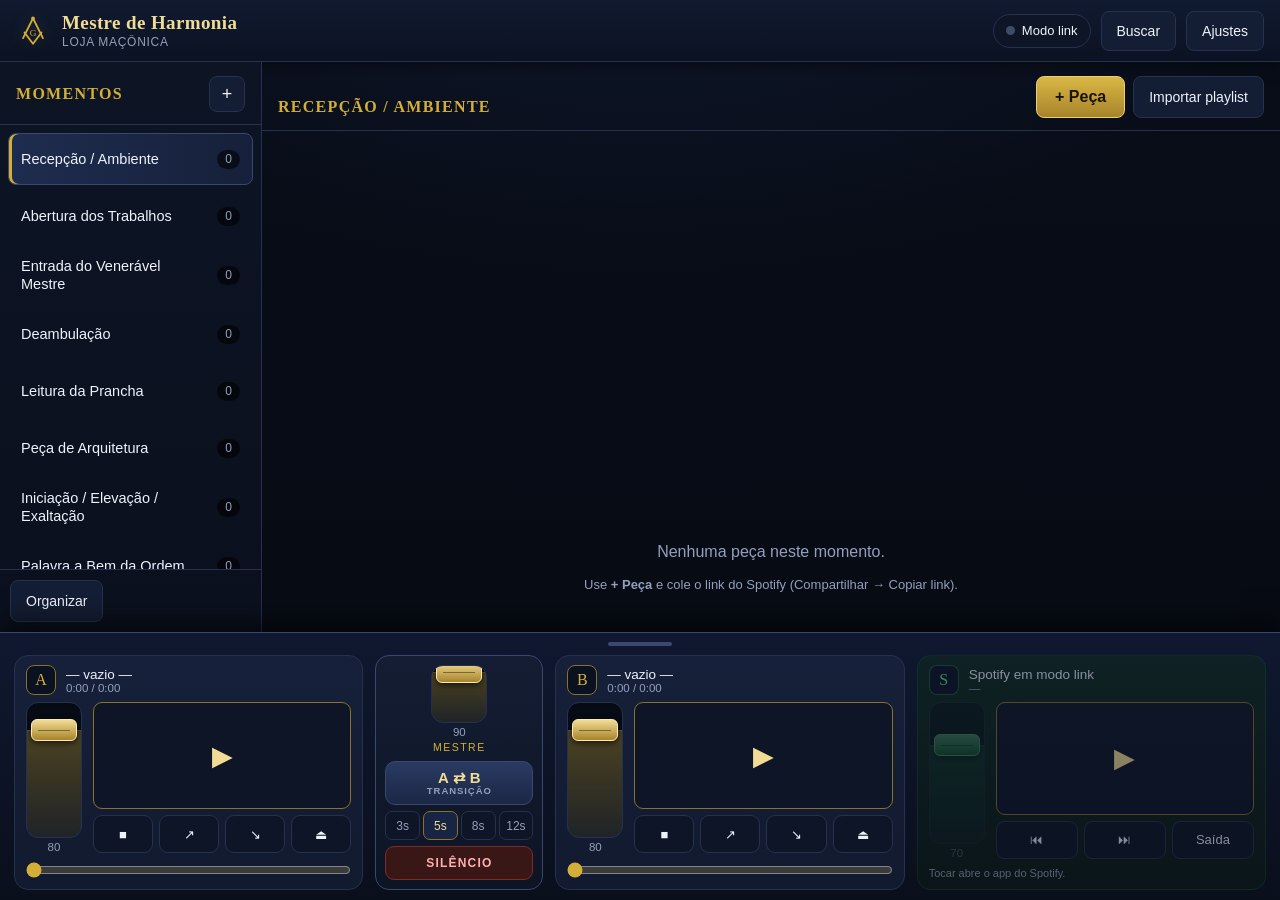
==== index.html @ fe96d600 "Painel de música para sessões maçônicas (PWA para iPad) Roteiro por momento do ritual, links do Spot" ====
<!DOCTYPE html>
<html lang="pt-BR">
<head>
<meta charset="utf-8">
<meta name="viewport" content="width=device-width, initial-scale=1, viewport-fit=cover, user-scalable=no">
<title>Mestre de Harmonia</title>

<meta name="theme-color" content="#0a0f1c">
<meta name="apple-mobile-web-app-capable" content="yes">
<meta name="apple-mobile-web-app-status-bar-style" content="black-translucent">
<meta name="apple-mobile-web-app-title" content="Harmonia">
<link rel="manifest" href="manifest.webmanifest">
<link rel="apple-touch-icon" href="icons/icon-180.png">
<link rel="icon" href="icons/icon-192.png">
<link rel="stylesheet" href="css/app.css">
</head>
<body>

<!-- ═══════════ CABEÇALHO ═══════════ -->
<header class="topbar">
  <div class="brand">
    <svg class="brand-mark" viewBox="0 0 48 48" aria-hidden="true">
      <path d="M24 6 L38 34 M24 6 L10 34" fill="none" stroke="currentColor" stroke-width="2.5" stroke-linecap="round"/>
      <path d="M12 26 L24 42 L36 26" fill="none" stroke="currentColor" stroke-width="2.5" stroke-linecap="round" stroke-linejoin="round"/>
      <circle cx="24" cy="6" r="2.6" fill="currentColor"/>
      <text x="24" y="31" text-anchor="middle" font-size="13" font-family="Georgia,serif" fill="currentColor">G</text>
    </svg>
    <div class="brand-text">
      <h1>Mestre de Harmonia</h1>
      <button id="lodgeName" class="lodge-name" title="Toque para editar o nome da Loja">Loja Maçônica</button>
    </div>
  </div>

  <div class="topbar-actions">
    <div id="spotifyStatus" class="chip chip-off" title="Estado da conexão com o Spotify">
      <span class="dot"></span><span class="chip-label">Spotify</span>
    </div>
    <button id="btnSearch"   class="icon-btn" title="Buscar peça">Buscar</button>
    <button id="btnSettings" class="icon-btn" title="Ajustes">Ajustes</button>
  </div>
</header>

<!-- ═══════════ CORPO ═══════════ -->
<main class="workspace">

  <!-- Momentos do ritual -->
  <aside class="moments" id="momentsPane">
    <div class="pane-head">
      <h2>Momentos</h2>
      <button id="btnAddMoment" class="mini-btn" title="Novo momento">+</button>
    </div>
    <ul id="momentList" class="moment-list"></ul>
    <div class="pane-foot">
      <button id="btnEditMoments" class="ghost-btn">Organizar</button>
    </div>
  </aside>

  <!-- Peças do momento selecionado -->
  <section class="tracks">
    <div class="pane-head tracks-head">
      <div>
        <h2 id="momentTitle">—</h2>
        <p id="momentSub" class="sub"></p>
      </div>
      <div class="head-actions">
        <button id="btnAddTrack" class="primary-btn">+ Peça</button>
        <button id="btnImportPlaylist" class="ghost-btn" title="Importar playlist inteira do Spotify">Importar playlist</button>
      </div>
    </div>
    <div id="searchBar" class="search-bar hidden">
      <input id="searchInput" type="search" placeholder="Buscar em todas as peças…" autocomplete="off">
      <button id="btnSearchClose" class="mini-btn">✕</button>
    </div>
    <ul id="trackList" class="track-list"></ul>
    <div id="trackEmpty" class="empty hidden">
      <p>Nenhuma peça neste momento.</p>
      <p class="sub">Use <strong>+ Peça</strong> e cole o link do Spotify (Compartilhar → Copiar link).</p>
    </div>
  </section>
</main>

<!-- ═══════════ MESA DE SOM ═══════════ -->
<footer class="console" id="console">
  <button id="btnConsoleToggle" class="console-grip" title="Recolher/expandir a mesa"></button>

  <div class="console-inner">

    <!-- Deck A -->
    <div class="deck" id="deckA-el" data-deck="A">
      <div class="deck-head">
        <span class="deck-tag">A</span>
        <div class="deck-meta">
          <span class="deck-title" data-role="title">— vazio —</span>
          <span class="deck-time" data-role="time">0:00 / 0:00</span>
        </div>
      </div>
      <div class="deck-body">
        <div class="fader" data-role="fader" data-target="A">
          <div class="fader-track"><div class="fader-fill"></div><div class="fader-knob"></div></div>
          <span class="fader-val">80</span>
        </div>
        <div class="deck-controls">
          <button class="deck-btn play" data-act="toggle" data-deck="A">▶</button>
          <div class="btn-row">
            <button class="deck-btn" data-act="stop"    data-deck="A" title="Parar e voltar ao início">■</button>
            <button class="deck-btn" data-act="fadein"  data-deck="A" title="Entrar com fade">↗</button>
            <button class="deck-btn" data-act="fadeout" data-deck="A" title="Sair com fade">↘</button>
            <button class="deck-btn" data-act="eject"   data-deck="A" title="Descarregar">⏏</button>
          </div>
        </div>
      </div>
      <div class="scrub"><input type="range" min="0" max="1000" value="0" data-role="scrub" data-deck="A"></div>
    </div>

    <!-- Centro: master + transição -->
    <div class="master">
      <div class="master-fader">
        <div class="fader tall" data-role="fader" data-target="M">
          <div class="fader-track"><div class="fader-fill"></div><div class="fader-knob"></div></div>
          <span class="fader-val">90</span>
        </div>
        <span class="fader-label">MESTRE</span>
      </div>
      <div class="transition">
        <button id="btnSwap" class="swap-btn">A ⇄ B<small>transição</small></button>
        <div class="seg" id="fadeDur">
          <button data-v="3">3s</button><button data-v="5" class="on">5s</button>
          <button data-v="8">8s</button><button data-v="12">12s</button>
        </div>
        <button id="btnPanic" class="panic-btn" title="Silencia tudo imediatamente">SILÊNCIO</button>
      </div>
    </div>

    <!-- Deck B -->
    <div class="deck" id="deckB-el" data-deck="B">
      <div class="deck-head">
        <span class="deck-tag">B</span>
        <div class="deck-meta">
          <span class="deck-title" data-role="title">— vazio —</span>
          <span class="deck-time" data-role="time">0:00 / 0:00</span>
        </div>
      </div>
      <div class="deck-body">
        <div class="fader" data-role="fader" data-target="B">
          <div class="fader-track"><div class="fader-fill"></div><div class="fader-knob"></div></div>
          <span class="fader-val">80</span>
        </div>
        <div class="deck-controls">
          <button class="deck-btn play" data-act="toggle" data-deck="B">▶</button>
          <div class="btn-row">
            <button class="deck-btn" data-act="stop"    data-deck="B" title="Parar e voltar ao início">■</button>
            <button class="deck-btn" data-act="fadein"  data-deck="B" title="Entrar com fade">↗</button>
            <button class="deck-btn" data-act="fadeout" data-deck="B" title="Sair com fade">↘</button>
            <button class="deck-btn" data-act="eject"   data-deck="B" title="Descarregar">⏏</button>
          </div>
        </div>
      </div>
      <div class="scrub"><input type="range" min="0" max="1000" value="0" data-role="scrub" data-deck="B"></div>
    </div>

    <!-- Canal Spotify -->
    <div class="deck spotify-deck" id="spDeck">
      <div class="deck-head">
        <span class="deck-tag sp">S</span>
        <div class="deck-meta">
          <span class="deck-title" id="spTitle">Spotify desconectado</span>
          <span class="deck-time" id="spDevice">—</span>
        </div>
      </div>
      <div class="deck-body">
        <div class="fader" data-role="fader" data-target="S">
          <div class="fader-track"><div class="fader-fill"></div><div class="fader-knob"></div></div>
          <span class="fader-val">70</span>
        </div>
        <div class="deck-controls">
          <button class="deck-btn play" id="spToggle">▶</button>
          <div class="btn-row">
            <button class="deck-btn" id="spPrev" title="Anterior">⏮</button>
            <button class="deck-btn" id="spNext" title="Próxima">⏭</button>
            <button class="deck-btn" id="spDevices" title="Escolher aparelho de saída">Saída</button>
          </div>
        </div>
      </div>
      <div class="sp-hint" id="spHint">Tocar abre o app do Spotify.</div>
    </div>

  </div>
</footer>

<!-- ═══════════ DIÁLOGOS ═══════════ -->
<div id="modalRoot" class="modal-root hidden">
  <div class="modal-backdrop" data-close></div>
  <div class="modal" role="dialog" aria-modal="true">
    <div class="modal-head">
      <h3 id="modalTitle">—</h3>
      <button class="mini-btn" data-close>✕</button>
    </div>
    <div id="modalBody" class="modal-body"></div>
    <div id="modalFoot" class="modal-foot"></div>
  </div>
</div>

<div id="toast" class="toast hidden"></div>

<input type="file" id="filePicker" accept="audio/*" class="hidden">
<input type="file" id="jsonPicker" accept="application/json,.json" class="hidden">

<script type="module" src="js/app.js"></script>
</body>
</html>
---- css/app.css ----
/* ============================================================
   Mestre de Harmonia — folha de estilo
   Alvo: iPad 9ª geração (1080×810 pt em paisagem), iPadOS 26
   ============================================================ */

:root{
  --bg:      #080d18;
  --bg-2:    #0e1526;
  --panel:   #131d33;
  --panel-2: #182444;
  --line:    #26314f;
  --line-hi: #3a4870;

  --gold:    #d4af37;
  --gold-hi: #f2dc95;
  --gold-dim:#8a7228;

  --text:    #eef2fb;
  --muted:   #93a0bd;
  --faint:   #62709199;

  --spotify: #1db954;
  --danger:  #e0524f;

  --r-sm: 8px;
  --r-md: 14px;
  --r-lg: 20px;

  --serif: "Iowan Old Style", "Palatino Linotype", Palatino, Georgia, serif;
  --sans: -apple-system, BlinkMacSystemFont, "SF Pro Text", "Helvetica Neue", sans-serif;

  --console-h: 268px;
  --safe-b: env(safe-area-inset-bottom, 0px);
}

*{ box-sizing:border-box; -webkit-tap-highlight-color:transparent; }

html,body{
  height:100%; margin:0; overflow:hidden;
  background:
    radial-gradient(1100px 620px at 50% -12%, #16224080 0%, transparent 62%),
    linear-gradient(180deg, var(--bg) 0%, #060a12 100%);
  color:var(--text);
  font-family:var(--sans);
  font-size:16px;
  -webkit-text-size-adjust:100%;
  -webkit-user-select:none; user-select:none;
  overscroll-behavior:none;
}

body{
  display:flex; flex-direction:column;
  padding-top: env(safe-area-inset-top, 0px);
}

button{ font-family:inherit; font-size:inherit; color:inherit; cursor:pointer; }
input{ font-family:inherit; }
.hidden{ display:none !important; }
h1,h2,h3{ margin:0; font-family:var(--serif); font-weight:600; letter-spacing:.02em; }
.sub{ margin:2px 0 0; font-size:13px; color:var(--muted); }

/* ─────────────── Cabeçalho ─────────────── */
.topbar{
  flex:0 0 auto; height:62px;
  display:flex; align-items:center; justify-content:space-between;
  padding:0 16px;
  background:linear-gradient(180deg,#101a30,#0b1222);
  border-bottom:1px solid var(--line);
  box-shadow:0 2px 14px #0008;
}
.brand{ display:flex; align-items:center; gap:12px; min-width:0; }
.brand-mark{ width:34px; height:34px; color:var(--gold); flex:0 0 auto; filter:drop-shadow(0 0 8px #d4af3733); }
.brand-text{ min-width:0; }
.brand-text h1{ font-size:19px; line-height:1.15; color:var(--gold-hi); white-space:nowrap; }
.lodge-name{
  background:none; border:none; padding:0; margin-top:1px;
  font-size:12px; color:var(--muted); letter-spacing:.06em; text-transform:uppercase;
  max-width:52vw; overflow:hidden; text-overflow:ellipsis; white-space:nowrap; display:block; text-align:left;
}
.topbar-actions{ display:flex; align-items:center; gap:10px; }

.icon-btn{
  height:40px; padding:0 15px; border-radius:var(--r-sm);
  background:var(--panel); border:1px solid var(--line); font-size:14px;
}
.icon-btn:active{ background:var(--panel-2); }

.chip{
  display:flex; align-items:center; gap:7px; height:34px; padding:0 12px;
  border-radius:999px; border:1px solid var(--line); background:#0d1526; font-size:13px;
}
.chip .dot{ width:9px; height:9px; border-radius:50%; background:var(--faint); }
.chip-on  .dot{ background:var(--spotify); box-shadow:0 0 9px var(--spotify); }
.chip-on  { border-color:#1db95455; color:#b7f0cd; }
.chip-warn .dot{ background:#e0a53f; }

/* ─────────────── Área de trabalho ─────────────── */
.workspace{
  flex:1 1 auto; min-height:0;
  display:grid; grid-template-columns:262px minmax(0, 1fr);
}

.pane-head{
  display:flex; align-items:center; justify-content:space-between; gap:12px;
  padding:14px 16px 12px; border-bottom:1px solid var(--line);
}
.pane-head h2{
  font-size:16px; color:var(--gold); letter-spacing:.08em; text-transform:uppercase;
  overflow:hidden; text-overflow:ellipsis; white-space:nowrap;
}
.pane-head > div:first-child{ min-width:0; }

/* Momentos */
.moments{
  display:flex; flex-direction:column; min-height:0; min-width:0;
  background:linear-gradient(180deg,#0d1424,#0a101d);
  border-right:1px solid var(--line);
}
.moment-list{ flex:1 1 auto; margin:0; padding:8px; list-style:none; overflow-y:auto; -webkit-overflow-scrolling:touch; }
.moment-list li{ margin-bottom:5px; }
.moment-list button{
  width:100%; text-align:left; display:flex; align-items:center; gap:10px;
  min-height:52px; padding:9px 12px; border-radius:var(--r-sm);
  background:transparent; border:1px solid transparent; line-height:1.25;
}
.moment-list button:active{ background:#ffffff0d; }
.moment-list .on{
  background:linear-gradient(90deg,#1e2c4f,#16203a);
  border-color:var(--line-hi);
  box-shadow:inset 3px 0 0 var(--gold);
}
.moment-name{ flex:1 1 auto; font-size:14.5px; }
.moment-count{ flex:0 0 auto; font-size:12px; color:var(--muted); background:#0009; padding:2px 8px; border-radius:999px; }
.pane-foot{ padding:10px; border-top:1px solid var(--line); }

/* Peças */
.tracks{ display:flex; flex-direction:column; min-height:0; min-width:0; }
.tracks-head{ align-items:flex-end; }
.head-actions{ display:flex; gap:8px; flex:0 0 auto; }

.primary-btn{
  height:42px; padding:0 18px; border-radius:var(--r-sm); font-weight:600;
  background:linear-gradient(180deg,#d9b845,#a8842a); border:1px solid #e8cf7a; color:#1a1305;
}
.primary-btn:active{ filter:brightness(.9); }
.ghost-btn{
  height:42px; padding:0 15px; border-radius:var(--r-sm); font-size:14px;
  background:var(--panel); border:1px solid var(--line); color:var(--text);
}
.ghost-btn:active{ background:var(--panel-2); }
.mini-btn{
  width:36px; height:36px; border-radius:var(--r-sm); font-size:18px; line-height:1;
  background:var(--panel); border:1px solid var(--line);
}
.danger-btn{ background:#3a1d1d; border:1px solid #6d2f2f; color:#ffb3b1; }

.search-bar{ display:flex; gap:8px; padding:10px 16px; border-bottom:1px solid var(--line); }
.search-bar input{
  flex:1 1 auto; height:42px; padding:0 14px; border-radius:var(--r-sm);
  background:#0a1120; border:1px solid var(--line); color:var(--text); font-size:15px;
  -webkit-user-select:text; user-select:text;
}

.track-list{ flex:1 1 auto; margin:0; padding:10px 12px 20px; list-style:none; overflow-y:auto; -webkit-overflow-scrolling:touch; }
.track-row{
  display:flex; align-items:center; gap:12px;
  padding:10px 12px; margin-bottom:8px; min-height:66px;
  background:linear-gradient(180deg,#141e36,#101828);
  border:1px solid var(--line); border-radius:var(--r-md);
}
.track-row.playing{ border-color:var(--gold); box-shadow:0 0 0 1px #d4af3744, 0 0 22px #d4af3722; }
.track-art{
  width:48px; height:48px; flex:0 0 auto; border-radius:6px; object-fit:cover;
  background:#0a1120 center/cover no-repeat; border:1px solid var(--line);
}
.track-info{ flex:1 1 auto; min-width:0; overflow:hidden; }
.track-title{ font-size:15.5px; line-height:1.25; overflow:hidden; text-overflow:ellipsis; white-space:nowrap; }
.track-meta{
  display:flex; align-items:center; gap:8px; margin-top:3px;
  font-size:12.5px; color:var(--muted); min-width:0; white-space:nowrap;
}
.track-meta > span{ flex:0 0 auto; max-width:240px; overflow:hidden; text-overflow:ellipsis; }
.badge{ flex:0 0 auto; padding:1px 7px; border-radius:999px; border:1px solid var(--line-hi); font-size:11px; letter-spacing:.04em; }
.badge.sp{ color:#8ce8ad; border-color:#1db95466; }
.badge.local{ color:var(--gold-hi); border-color:var(--gold-dim); }
.track-note{ flex:0 1 auto !important; max-width:none !important; color:var(--muted); font-style:italic; min-width:0; }

.track-actions{ display:flex; gap:7px; flex:0 0 auto; }
.act{
  min-width:46px; height:46px; padding:0 11px; border-radius:10px; font-size:14px;
  background:var(--panel); border:1px solid var(--line);
}
.act:active{ background:var(--panel-2); }
.act.go{ background:linear-gradient(180deg,#1db954,#158f42); border-color:#2ee06e; color:#04220f; font-weight:700; min-width:56px; }
.act.cue{ color:var(--gold-hi); border-color:var(--gold-dim); }
.act.cue:disabled{ opacity:.32; }

.empty{ padding:40px 20px; text-align:center; color:var(--muted); }

/* ─────────────── Mesa de som ─────────────── */
.console{
  flex:0 0 auto; position:relative;
  height:calc(var(--console-h) + var(--safe-b));
  padding-bottom:var(--safe-b);
  background:linear-gradient(180deg,#0f1830,#0a0f1c);
  border-top:1px solid var(--line-hi);
  box-shadow:0 -8px 26px #000a;
  transition:height .22s ease;
}
.console.collapsed{ height:calc(26px + var(--safe-b)); }
.console.collapsed .console-inner{ opacity:0; pointer-events:none; }

.console-grip{
  position:absolute; top:0; left:0; right:0; height:22px;
  background:none; border:none; display:flex; align-items:center; justify-content:center;
}
.console-grip::after{ content:""; width:64px; height:4px; border-radius:2px; background:var(--line-hi); }

.console-inner{
  height:100%; padding:22px 14px 10px;
  display:grid; grid-template-columns:1fr 168px 1fr 1fr;
  grid-template-rows:minmax(0,1fr);      /* nunca deixa a mesa empurrar a tela */
  gap:12px;
  transition:opacity .18s;
}

.deck{
  display:flex; flex-direction:column; gap:7px; min-height:0; overflow:hidden;
  padding:9px 11px; border-radius:var(--r-md);
  background:linear-gradient(180deg,#16203a,#111a2e);
  border:1px solid var(--line);
}
.deck.live{ border-color:var(--gold); box-shadow:inset 0 0 0 1px #d4af3733; }
.deck.spotify-deck{ background:linear-gradient(180deg,#0f2a1c,#0c1a16); border-color:#1db95433; }
.deck.spotify-deck.off{ opacity:.55; }

.deck-head{ display:flex; align-items:center; gap:10px; min-width:0; }
.deck-tag{
  flex:0 0 auto; width:30px; height:30px; border-radius:8px;
  display:grid; place-items:center; font-family:var(--serif); font-size:16px;
  background:#0a1120; border:1px solid var(--gold-dim); color:var(--gold);
}
.deck-tag.sp{ border-color:#1db95477; color:#5ee08c; }
.deck-meta{ min-width:0; display:flex; flex-direction:column; }
.deck-title{ font-size:13.5px; overflow:hidden; text-overflow:ellipsis; white-space:nowrap; }
.deck-time{ font-size:11.5px; color:var(--muted); font-variant-numeric:tabular-nums; }

.deck-body{ flex:1 1 auto; display:flex; gap:11px; min-height:0; }
.deck-controls{ flex:1 1 auto; display:flex; flex-direction:column; gap:6px; min-width:0; }
.btn-row{ display:flex; gap:6px; }
.btn-row .deck-btn{ flex:1 1 0; min-width:0; padding:0; }
.deck-btn{
  height:38px; border-radius:9px; font-size:13px;
  background:#0d1526; border:1px solid var(--line);
}
.deck-btn:active{ background:var(--panel-2); }
.deck-btn.play{ flex:1 1 auto; min-height:44px; font-size:27px; color:var(--gold-hi); border-color:var(--gold-dim); }
.deck-btn.play.on{ background:linear-gradient(180deg,#d9b845,#a8842a); color:#1a1305; border-color:#e8cf7a; }

.scrub{ flex:0 0 auto; }
.scrub input{ display:block; width:100%; height:20px; margin:0; accent-color:var(--gold); }

/* Fader vertical (componente próprio — o range nativo não é confiável na vertical no iPadOS) */
.fader{ flex:0 0 auto; width:56px; display:flex; flex-direction:column; align-items:center; gap:3px; min-height:0; }
.fader-track{
  position:relative; flex:1 1 auto; width:100%; min-height:46px;
  border-radius:12px; background:linear-gradient(180deg,#060a13,#0d1526);
  border:1px solid var(--line); overflow:hidden; touch-action:none;
}
.fader-fill{
  position:absolute; left:0; right:0; bottom:0; height:80%;
  background:linear-gradient(180deg,#d4af3755,#d4af3718);
  border-top:1px solid #d4af3766;
}
.fader-knob{
  position:absolute; left:4px; right:4px; height:22px; bottom:calc(80% - 11px);
  border-radius:6px; background:linear-gradient(180deg,#f2dc95,#a8842a);
  border:1px solid #f7e9b8; box-shadow:0 2px 6px #000a;
}
.fader-knob::after{ content:""; position:absolute; left:6px; right:6px; top:10px; height:1px; background:#00000066; }
.fader-val{ font-size:11.5px; color:var(--muted); font-variant-numeric:tabular-nums; }
.fader.muted .fader-fill{ background:linear-gradient(180deg,#e0524f44,#e0524f11); border-top-color:#e0524f66; }
.spotify-deck .fader-fill{ background:linear-gradient(180deg,#1db95455,#1db95418); border-top-color:#1db95488; }
.spotify-deck .fader-knob{ background:linear-gradient(180deg,#7ff0ab,#158f42); border-color:#b6f8ce; }

/* Centro */
.master{
  display:flex; flex-direction:column; gap:8px; min-height:0; overflow:hidden;
  padding:9px; border-radius:var(--r-md);
  background:linear-gradient(180deg,#141d33,#0d1424); border:1px solid var(--line-hi);
}
.master-fader{ flex:1 1 auto; display:flex; flex-direction:column; align-items:center; gap:3px; min-height:0; }
.master-fader .fader{ flex:1 1 auto; min-height:0; }
.fader-label{ font-size:10.5px; letter-spacing:.14em; color:var(--gold); }
.transition{ flex:0 0 auto; display:flex; flex-direction:column; gap:6px; }
.swap-btn{
  height:44px; border-radius:10px; font-size:15px; font-weight:600; line-height:1.05;
  background:linear-gradient(180deg,#2a3a63,#1b2745); border:1px solid var(--line-hi); color:var(--gold-hi);
  display:flex; flex-direction:column; align-items:center; justify-content:center;
}
.swap-btn small{ font-size:9.5px; letter-spacing:.1em; color:var(--muted); text-transform:uppercase; }
.seg{ display:grid; grid-template-columns:repeat(4,1fr); gap:3px; }
.seg button{
  height:29px; border-radius:7px; font-size:12px;
  background:#0d1526; border:1px solid var(--line); color:var(--muted);
}
.seg button.on{ background:var(--panel-2); border-color:var(--gold-dim); color:var(--gold-hi); }
.panic-btn{
  height:34px; border-radius:9px; font-size:12px; letter-spacing:.1em; font-weight:700;
  background:#3a1717; border:1px solid #7a2c2c; color:#ffb0ae;
}
.sp-hint{ flex:0 0 auto; font-size:11px; color:var(--muted); line-height:1.3; max-height:28px; overflow:hidden; }

/* ─────────────── Modais ─────────────── */
.modal-root{ position:fixed; inset:0; z-index:60; display:grid; place-items:center; }
.modal-backdrop{ position:absolute; inset:0; background:#000000b8; backdrop-filter:blur(3px); }
.modal{
  position:relative; width:min(620px, 92vw); max-height:82vh; display:flex; flex-direction:column;
  background:linear-gradient(180deg,#16203a,#0e1526);
  border:1px solid var(--line-hi); border-radius:var(--r-lg); box-shadow:0 24px 70px #000c;
}
.modal-head{ display:flex; align-items:center; justify-content:space-between; padding:16px 18px; border-bottom:1px solid var(--line); }
.modal-head h3{ font-size:18px; color:var(--gold-hi); }
.modal-body{ padding:18px; overflow-y:auto; -webkit-overflow-scrolling:touch; }
.modal-foot{ display:flex; justify-content:flex-end; gap:9px; padding:14px 18px; border-top:1px solid var(--line); flex-wrap:wrap; }

.field{ margin-bottom:14px; }
.field label{ display:block; font-size:12.5px; letter-spacing:.06em; text-transform:uppercase; color:var(--muted); margin-bottom:6px; }
.field input, .field select, .field textarea{
  width:100%; min-height:46px; padding:11px 13px; border-radius:var(--r-sm);
  background:#0a1120; border:1px solid var(--line); color:var(--text); font-size:15.5px;
  -webkit-user-select:text; user-select:text;
}
.field textarea{ resize:vertical; min-height:70px; }
.field .hint{ margin:6px 0 0; font-size:12.5px; color:var(--muted); line-height:1.45; }
.field.row{ display:flex; gap:10px; align-items:flex-end; }

.help{ font-size:13.5px; line-height:1.6; color:#c3cde5; }
.help ol{ padding-left:20px; margin:8px 0; }
.help li{ margin-bottom:7px; }
.help code{
  background:#0a1120; border:1px solid var(--line); border-radius:5px;
  padding:2px 6px; font-size:12.5px; color:var(--gold-hi);
  -webkit-user-select:all; user-select:all; word-break:break-all;
}
.help strong{ color:var(--gold-hi); }
.notice{ padding:11px 13px; border-radius:var(--r-sm); background:#1b2033; border-left:3px solid var(--gold); font-size:13.5px; line-height:1.55; color:#ccd6ea; }

.sortrow{ display:flex; align-items:center; gap:8px; padding:8px 0; border-bottom:1px solid var(--line); }
.sortrow .grow{ flex:1 1 auto; min-width:0; overflow:hidden; text-overflow:ellipsis; white-space:nowrap; }

.dev-item{ display:flex; align-items:center; gap:10px; width:100%; min-height:52px; padding:10px 12px; margin-bottom:7px;
  background:var(--panel); border:1px solid var(--line); border-radius:var(--r-sm); text-align:left; }
.dev-item.on{ border-color:var(--spotify); }

/* ─────────────── Aviso flutuante ─────────────── */
.toast{
  position:fixed; left:50%; bottom:calc(var(--console-h) + 22px); transform:translateX(-50%);
  z-index:80; max-width:78vw; padding:12px 20px; border-radius:999px;
  background:#1b2540ee; border:1px solid var(--line-hi); color:var(--text);
  font-size:14.5px; box-shadow:0 10px 34px #000a; text-align:center;
}
.toast.err{ border-color:#7a2c2c; background:#33191aee; color:#ffc9c7; }

/* ─────────────── Retrato / telas estreitas ───────────────
   A mesa continua em uma única linha: quatro canais lado a lado
   é o que faz sentido para operar ao vivo. Só as colunas encolhem.
   ─────────────────────────────────────────── */
@media (max-width: 1000px){
  .workspace{ grid-template-columns:196px minmax(0, 1fr); }
  .console-inner{ grid-template-columns:1fr 132px 1fr 1fr; gap:8px; padding:22px 10px 10px; }
  .fader{ width:46px; }
  .deck{ padding:8px 9px; }
  .deck-btn{ height:34px; font-size:12px; }
  .swap-btn{ height:40px; font-size:13px; }
  .seg button{ height:26px; font-size:11px; }
  .panic-btn{ height:30px; font-size:11px; }
  .brand-text h1{ font-size:17px; }
  .head-actions .ghost-btn{ padding:0 11px; font-size:13px; }
}
@media (max-width: 1000px) and (min-height: 900px){
  :root{ --console-h: 300px; }   /* retrato sobra altura: mesa mais folgada */
}
@media (max-height: 700px){
  :root{ --console-h: 234px; }
}
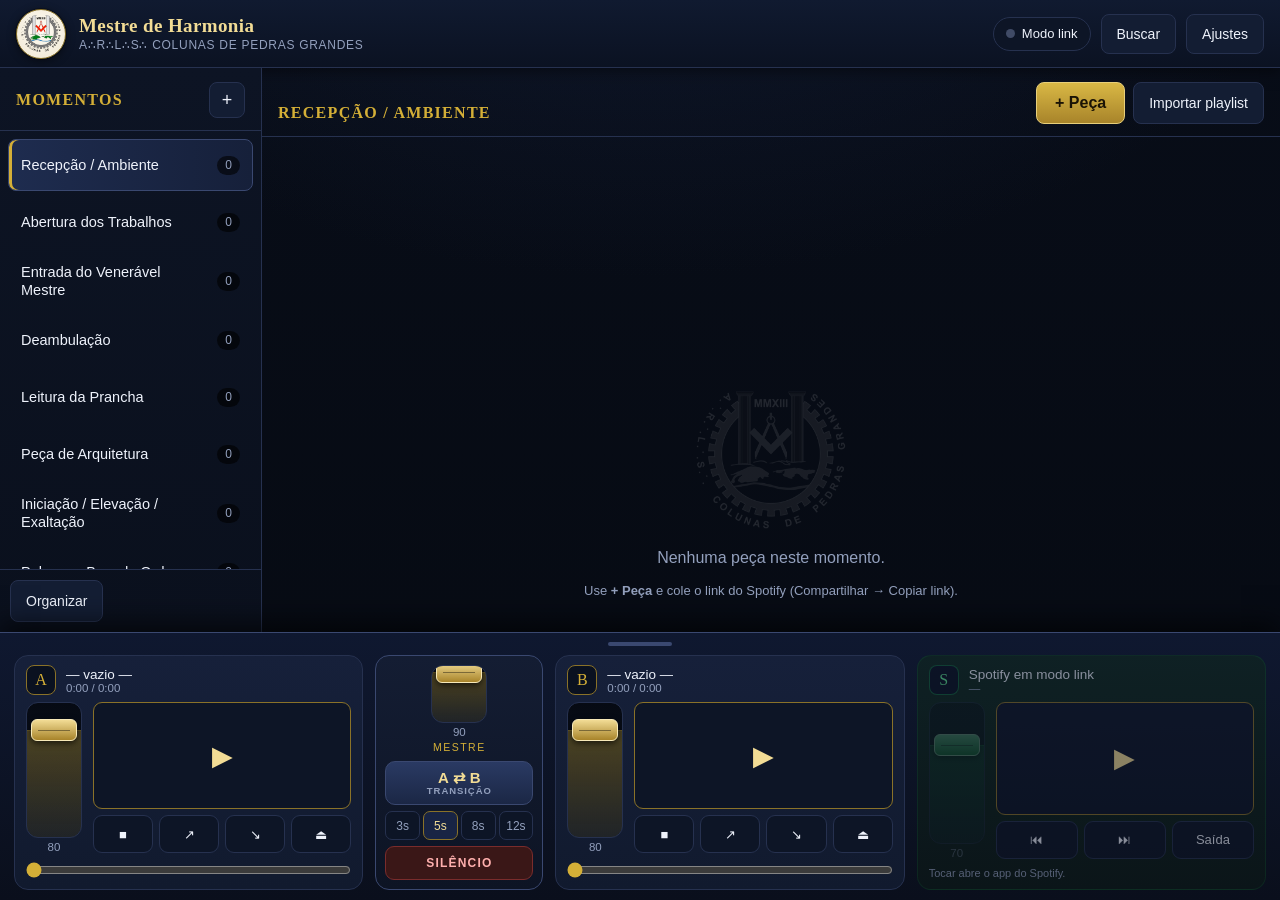
==== commit ff647913: "Aplica o emblema da A∴R∴L∴S∴ Colunas de Pedras Grandes Emblema no cabeçalho sobre medalhão claro, íc" ====
--- a/index.html
+++ b/index.html
@@ -19,12 +19,7 @@
 <!-- ═══════════ CABEÇALHO ═══════════ -->
 <header class="topbar">
   <div class="brand">
-    <svg class="brand-mark" viewBox="0 0 48 48" aria-hidden="true">
-      <path d="M24 6 L38 34 M24 6 L10 34" fill="none" stroke="currentColor" stroke-width="2.5" stroke-linecap="round"/>
-      <path d="M12 26 L24 42 L36 26" fill="none" stroke="currentColor" stroke-width="2.5" stroke-linecap="round" stroke-linejoin="round"/>
-      <circle cx="24" cy="6" r="2.6" fill="currentColor"/>
-      <text x="24" y="31" text-anchor="middle" font-size="13" font-family="Georgia,serif" fill="currentColor">G</text>
-    </svg>
+    <img class="brand-mark" src="icons/logo.png" alt="Emblema da Loja">
     <div class="brand-text">
       <h1>Mestre de Harmonia</h1>
       <button id="lodgeName" class="lodge-name" title="Toque para editar o nome da Loja">Loja Maçônica</button>
@@ -73,6 +68,7 @@
     </div>
     <ul id="trackList" class="track-list"></ul>
     <div id="trackEmpty" class="empty hidden">
+      <img class="empty-mark" src="icons/logo.png" alt="">
       <p>Nenhuma peça neste momento.</p>
       <p class="sub">Use <strong>+ Peça</strong> e cole o link do Spotify (Compartilhar → Copiar link).</p>
     </div>
--- a/css/app.css
+++ b/css/app.css
@@ -61,15 +61,24 @@
 
 /* ─────────────── Cabeçalho ─────────────── */
 .topbar{
-  flex:0 0 auto; height:62px;
+  flex:0 0 auto; height:68px;
   display:flex; align-items:center; justify-content:space-between;
   padding:0 16px;
   background:linear-gradient(180deg,#101a30,#0b1222);
   border-bottom:1px solid var(--line);
   box-shadow:0 2px 14px #0008;
 }
-.brand{ display:flex; align-items:center; gap:12px; min-width:0; }
-.brand-mark{ width:34px; height:34px; color:var(--gold); flex:0 0 auto; filter:drop-shadow(0 0 8px #d4af3733); }
+.brand{ display:flex; align-items:center; gap:13px; min-width:0; }
+
+/* O emblema é arte de traço escuro: vai sobre um medalhão claro
+   para ler bem no fundo da Loja (tela escura, salão escuro). */
+.brand-mark{
+  flex:0 0 auto; width:50px; height:50px; padding:4px;
+  object-fit:contain; border-radius:50%;
+  background:radial-gradient(circle at 50% 42%, #fffdf6, #efe6d0);
+  border:1.5px solid var(--gold-dim);
+  box-shadow:0 0 0 1px #00000055, 0 2px 10px #0007;
+}
 .brand-text{ min-width:0; }
 .brand-text h1{ font-size:19px; line-height:1.15; color:var(--gold-hi); white-space:nowrap; }
 .lodge-name{
@@ -195,7 +204,13 @@
 .act.cue{ color:var(--gold-hi); border-color:var(--gold-dim); }
 .act.cue:disabled{ opacity:.32; }
 
-.empty{ padding:40px 20px; text-align:center; color:var(--muted); }
+.empty{ padding:34px 20px; text-align:center; color:var(--muted); }
+/* Emblema de traço escuro: invertido e bem apagado, funciona como
+   marca d'água no fundo escuro sem virar borrão. */
+.empty-mark{
+  display:block; width:150px; margin:0 auto 20px;
+  opacity:.13; filter:invert(1) grayscale(1) contrast(.7);
+}
 
 /* ─────────────── Mesa de som ─────────────── */
 .console{
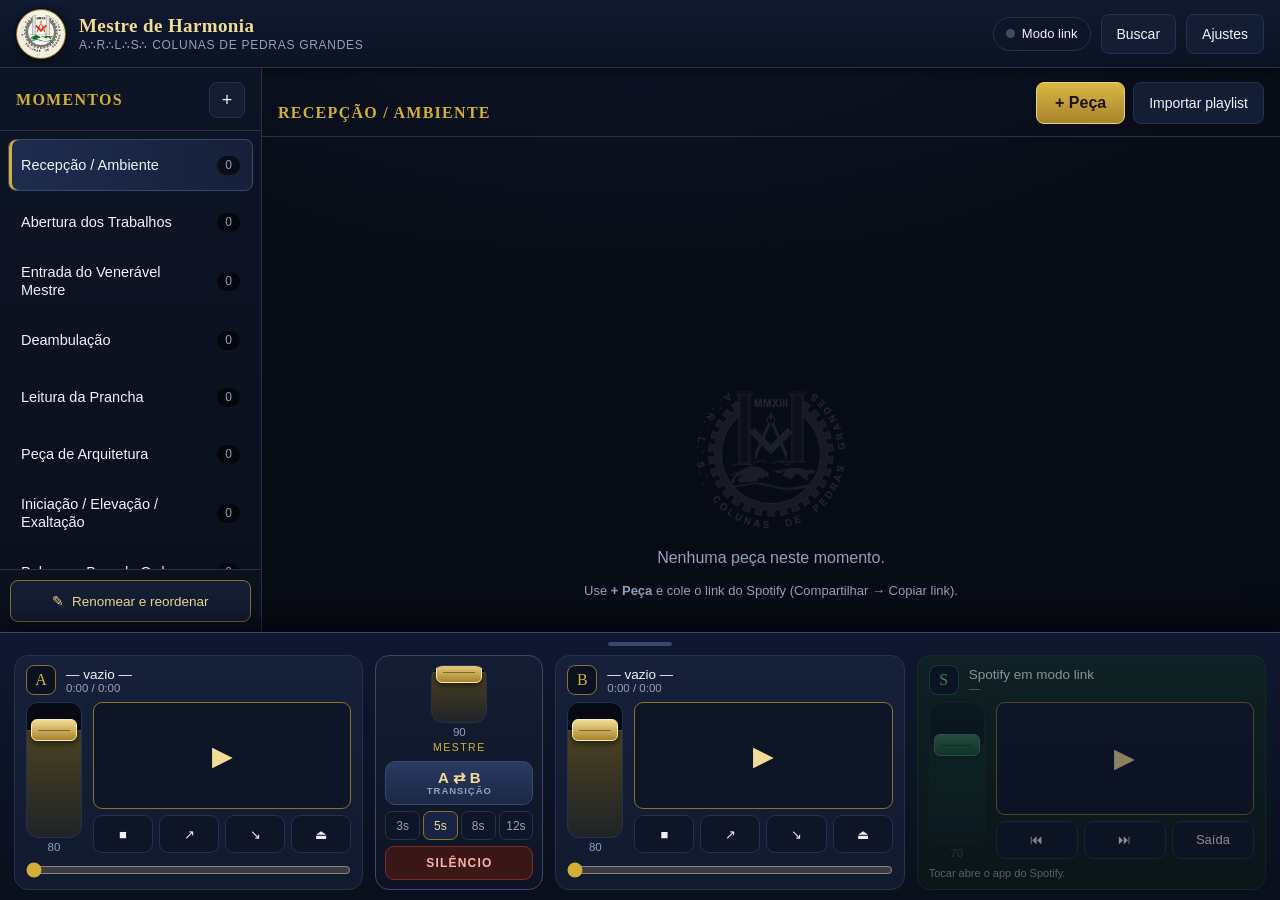
==== commit 23aad493: "Deixa a edição dos momentos visível O botão de organizar passava despercebido no rodapé da coluna. A" ====
--- a/index.html
+++ b/index.html
@@ -46,7 +46,7 @@
     </div>
     <ul id="momentList" class="moment-list"></ul>
     <div class="pane-foot">
-      <button id="btnEditMoments" class="ghost-btn">Organizar</button>
+      <button id="btnEditMoments" class="ghost-btn wide">✎ &nbsp;Renomear e reordenar</button>
     </div>
   </aside>
 
--- a/css/app.css
+++ b/css/app.css
@@ -157,6 +157,7 @@
   background:var(--panel); border:1px solid var(--line); color:var(--text);
 }
 .ghost-btn:active{ background:var(--panel-2); }
+.ghost-btn.wide{ width:100%; font-size:13.5px; color:var(--gold-hi); border-color:var(--gold-dim); }
 .mini-btn{
   width:36px; height:36px; border-radius:var(--r-sm); font-size:18px; line-height:1;
   background:var(--panel); border:1px solid var(--line);
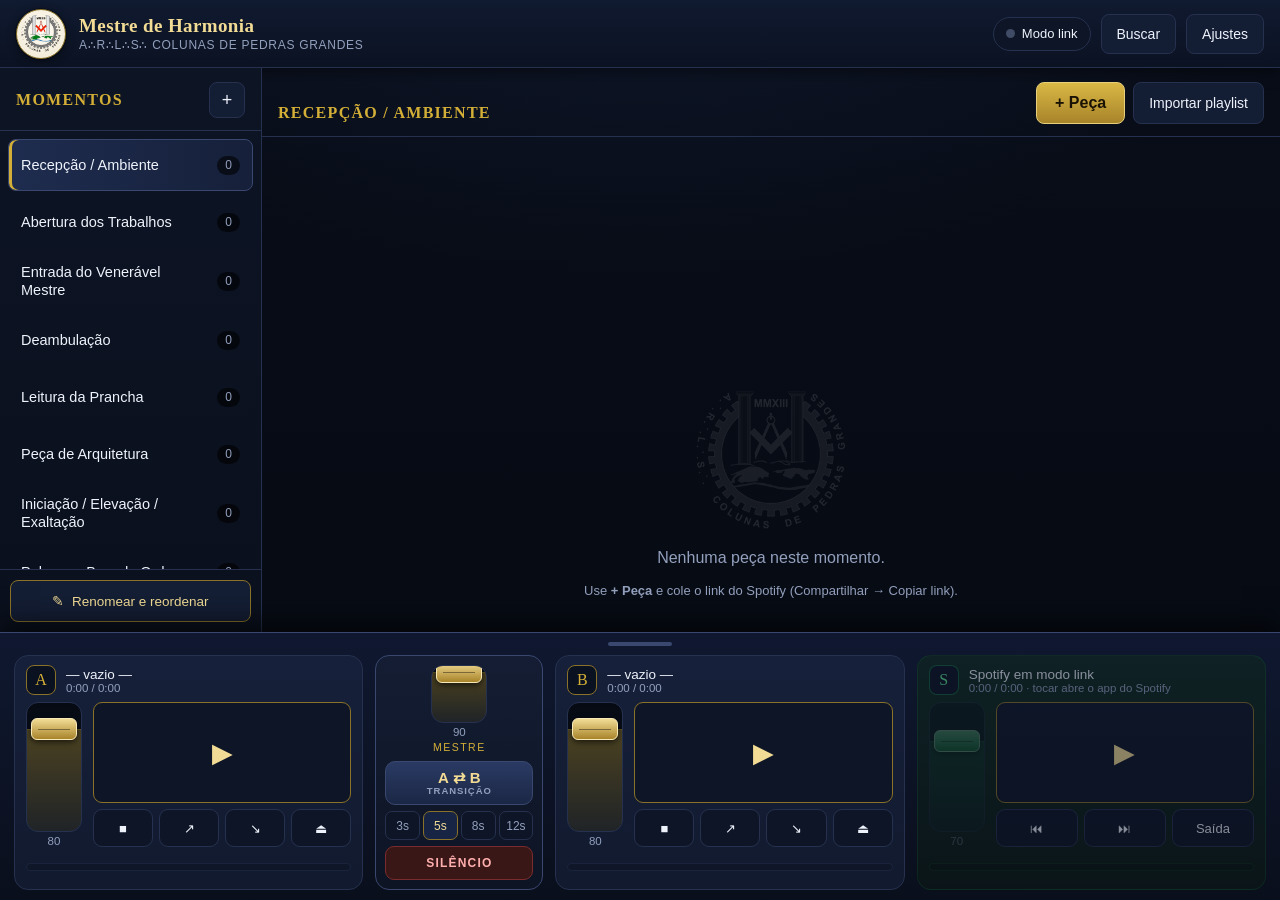
==== commit 667020d2: "Mostra a posição da música em barra, nos decks e no Spotify A barra dos decks era um filete quase in" ====
--- a/index.html
+++ b/index.html
@@ -160,7 +160,7 @@
         <span class="deck-tag sp">S</span>
         <div class="deck-meta">
           <span class="deck-title" id="spTitle">Spotify desconectado</span>
-          <span class="deck-time" id="spDevice">—</span>
+          <span class="deck-time"><span id="spTime">0:00 / 0:00</span> · <span id="spDevice">—</span></span>
         </div>
       </div>
       <div class="deck-body">
@@ -177,7 +177,7 @@
           </div>
         </div>
       </div>
-      <div class="sp-hint" id="spHint">Tocar abre o app do Spotify.</div>
+      <div class="scrub"><input type="range" min="0" max="1000" value="0" id="spScrub" disabled></div>
     </div>
 
   </div>
--- a/css/app.css
+++ b/css/app.css
@@ -273,8 +273,42 @@
 .deck-btn.play{ flex:1 1 auto; min-height:44px; font-size:27px; color:var(--gold-hi); border-color:var(--gold-dim); }
 .deck-btn.play.on{ background:linear-gradient(180deg,#d9b845,#a8842a); color:#1a1305; border-color:#e8cf7a; }
 
+/* Barra de posição: precisa ser lida de relance, de pé, a um metro
+   da tela. O trecho já tocado vem preenchido, como no Spotify. */
 .scrub{ flex:0 0 auto; }
-.scrub input{ display:block; width:100%; height:20px; margin:0; accent-color:var(--gold); }
+.scrub input{
+  display:block; width:100%; height:26px; margin:0; padding:0;
+  background:transparent; -webkit-appearance:none; appearance:none;
+  --p: 0%;
+}
+.scrub input::-webkit-slider-runnable-track{
+  height:8px; border-radius:4px; border:1px solid var(--line);
+  background:linear-gradient(90deg, var(--gold) var(--p), #0a1120 var(--p));
+}
+.scrub input::-moz-range-track{
+  height:8px; border-radius:4px; border:1px solid var(--line);
+  background:linear-gradient(90deg, var(--gold) var(--p), #0a1120 var(--p));
+}
+.scrub input::-webkit-slider-thumb{
+  -webkit-appearance:none; appearance:none;
+  width:20px; height:20px; margin-top:-7px; border-radius:50%;
+  background:linear-gradient(180deg,#f7e9b8,#c9a227);
+  border:1px solid #fff3cf; box-shadow:0 2px 6px #000a;
+}
+.scrub input::-moz-range-thumb{
+  width:20px; height:20px; border-radius:50%; border:1px solid #fff3cf;
+  background:linear-gradient(180deg,#f7e9b8,#c9a227);
+}
+.scrub input:disabled{ opacity:.4; }
+.scrub input:disabled::-webkit-slider-thumb{ opacity:0; }
+
+.spotify-deck .scrub input::-webkit-slider-runnable-track{
+  background:linear-gradient(90deg, var(--spotify) var(--p), #071410 var(--p));
+  border-color:#1db95444;
+}
+.spotify-deck .scrub input::-webkit-slider-thumb{
+  background:linear-gradient(180deg,#b6f8ce,#158f42); border-color:#d9fce8;
+}
 
 /* Fader vertical (componente próprio — o range nativo não é confiável na vertical no iPadOS) */
 .fader{ flex:0 0 auto; width:56px; display:flex; flex-direction:column; align-items:center; gap:3px; min-height:0; }
@@ -360,7 +394,12 @@
   -webkit-user-select:all; user-select:all; word-break:break-all;
 }
 .help strong{ color:var(--gold-hi); }
-.notice{ padding:11px 13px; border-radius:var(--r-sm); background:#1b2033; border-left:3px solid var(--gold); font-size:13.5px; line-height:1.55; color:#ccd6ea; }
+.notice{
+  padding:11px 13px; border-radius:var(--r-sm); background:#1b2033;
+  border-left:3px solid var(--gold); font-size:13.5px; line-height:1.55; color:#ccd6ea;
+  white-space:pre-line;                       /* mostra o texto cru do Spotify em linha própria */
+  -webkit-user-select:text; user-select:text; /* para o operador conseguir copiar o erro */
+}
 
 .sortrow{ display:flex; align-items:center; gap:8px; padding:8px 0; border-bottom:1px solid var(--line); }
 .sortrow .grow{ flex:1 1 auto; min-width:0; overflow:hidden; text-overflow:ellipsis; white-space:nowrap; }
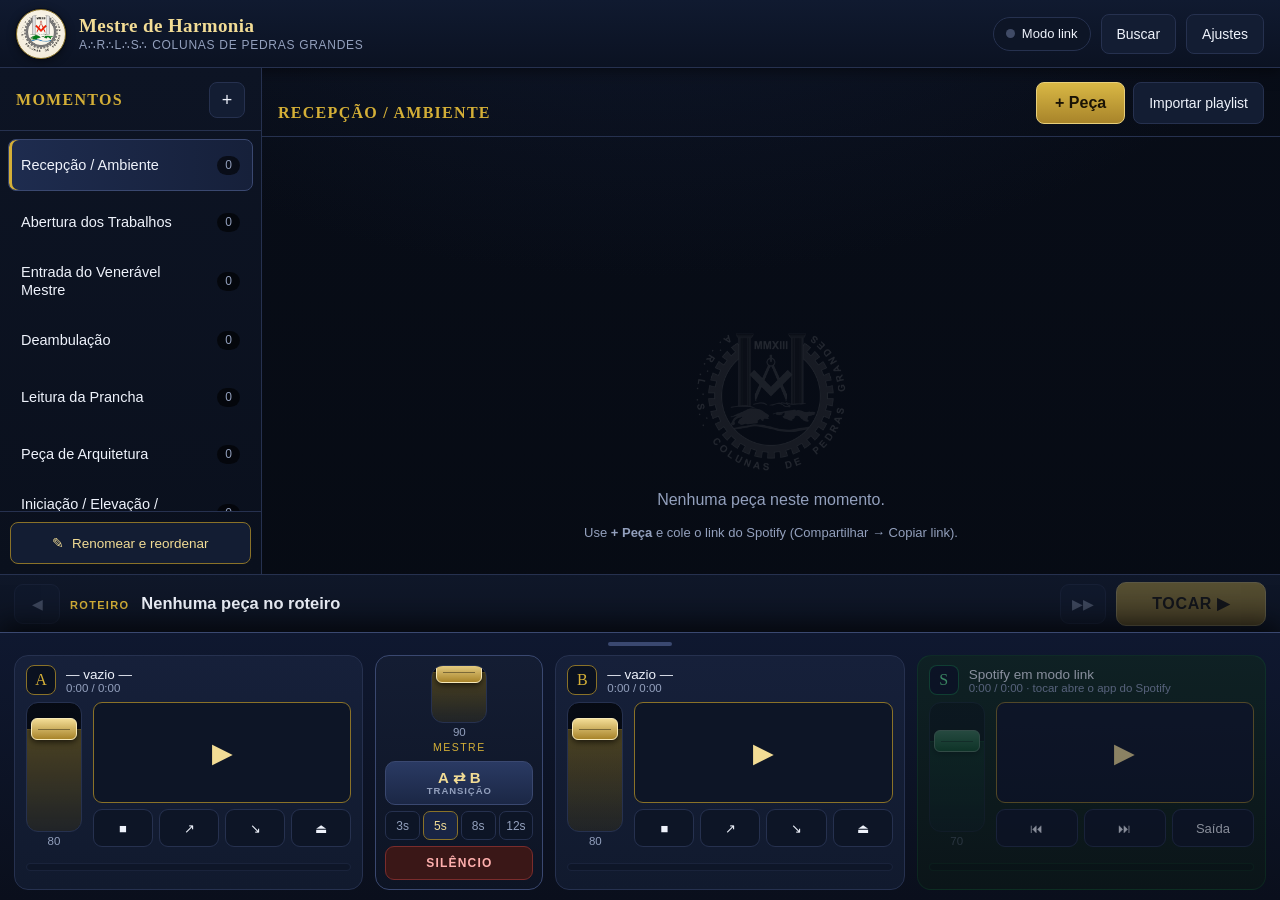
==== commit be09e725: "Revisa o controle do Spotify e acrescenta a lista de deixas Trocar de peça demorava e abria a tela d" ====
--- a/index.html
+++ b/index.html
@@ -75,6 +75,20 @@
   </section>
 </main>
 
+<!-- ═══════════ DEIXAS ═══════════
+     A sessão inteira com um botão: a próxima peça do roteiro, na ordem.
+     Também responde ao teclado e a pedais Bluetooth (→ / PageDown). -->
+<div class="deixas" id="deixas">
+  <button class="dx-nav" id="dxVoltar" title="Voltar uma peça (← ou PageUp)">◀</button>
+  <div class="dx-info">
+    <small id="dxRotulo">PRÓXIMA</small>
+    <strong id="dxTitulo">—</strong>
+    <span id="dxDepois"></span>
+  </div>
+  <button class="dx-nav" id="dxPular" title="Pular esta peça sem tocar">▶▶</button>
+  <button class="dx-go" id="dxGo" title="Tocar a próxima peça (→, espaço ou pedal)">TOCAR ▶</button>
+</div>
+
 <!-- ═══════════ MESA DE SOM ═══════════ -->
 <footer class="console" id="console">
   <button id="btnConsoleToggle" class="console-grip" title="Recolher/expandir a mesa"></button>
@@ -171,8 +185,8 @@
         <div class="deck-controls">
           <button class="deck-btn play" id="spToggle">▶</button>
           <div class="btn-row">
-            <button class="deck-btn" id="spPrev" title="Anterior">⏮</button>
-            <button class="deck-btn" id="spNext" title="Próxima">⏭</button>
+            <button class="deck-btn" id="spPrev" title="Recomeçar a faixa">⏮</button>
+            <button class="deck-btn" id="spNext" title="Próxima peça do roteiro">⏭</button>
             <button class="deck-btn" id="spDevices" title="Escolher aparelho de saída">Saída</button>
           </div>
         </div>
@@ -197,8 +211,14 @@
 </div>
 
 <div id="toast" class="toast hidden"></div>
-
-<input type="file" id="filePicker" accept="audio/*" class="hidden">
+<div id="alerta" class="alerta hidden" role="alert"></div>
+
+<!-- O iPadOS decide o que fica selecionável pelo accept. Só "audio/*"
+     deixa muito MP3 apagado, então vão também as extensões explícitas.
+     O segundo seletor, sem filtro nenhum, é a saída para os teimosos. -->
+<input type="file" id="filePicker" class="hidden"
+       accept="audio/*,audio/mpeg,audio/mp4,audio/x-m4a,audio/wav,audio/aac,audio/flac,audio/ogg,.mp3,.m4a,.m4b,.wav,.aac,.flac,.ogg,.oga,.aif,.aiff,.caf,.mp4">
+<input type="file" id="filePickerAll" class="hidden">
 <input type="file" id="jsonPicker" accept="application/json,.json" class="hidden">
 
 <script type="module" src="js/app.js"></script>
--- a/css/app.css
+++ b/css/app.css
@@ -30,6 +30,7 @@
   --sans: -apple-system, BlinkMacSystemFont, "SF Pro Text", "Helvetica Neue", sans-serif;
 
   --console-h: 268px;
+  --deixas-h: 58px;
   --safe-b: env(safe-area-inset-bottom, 0px);
 }
 
@@ -179,6 +180,12 @@
   border:1px solid var(--line); border-radius:var(--r-md);
 }
 .track-row.playing{ border-color:var(--gold); box-shadow:0 0 0 1px #d4af3744, 0 0 22px #d4af3722; }
+/* Pedido enviado, ainda sem confirmação: resposta imediata ao toque,
+   sem esperar a rede. */
+.track-row.pending{ border-color:var(--gold-dim); animation:pulso 1.1s ease-in-out infinite; }
+@keyframes pulso{ 50%{ box-shadow:0 0 0 1px #d4af3755, 0 0 18px #d4af3733; } }
+/* A próxima da lista de deixas, marcada no roteiro. */
+.track-row.proxima{ box-shadow:inset 3px 0 0 var(--gold); }
 .track-art{
   width:48px; height:48px; flex:0 0 auto; border-radius:6px; object-fit:cover;
   background:#0a1120 center/cover no-repeat; border:1px solid var(--line);
@@ -212,6 +219,51 @@
   display:block; width:150px; margin:0 auto 20px;
   opacity:.13; filter:invert(1) grayscale(1) contrast(.7);
 }
+
+/* ─────────────── Deixas ───────────────
+   Uma faixa entre o roteiro e a mesa. O botão de tocar é o maior da
+   tela depois do SILÊNCIO: é o que se aperta a cada deixa do ritual.
+   ─────────────────────────────────────── */
+.deixas{
+  flex:0 0 auto; height:var(--deixas-h);
+  display:flex; align-items:center; gap:10px; padding:0 14px;
+  background:linear-gradient(180deg,#0f1729,#0c1322);
+  border-top:1px solid var(--line);
+}
+.dx-nav{
+  flex:0 0 auto; width:46px; height:40px; border-radius:9px; font-size:14px;
+  background:var(--panel); border:1px solid var(--line); color:var(--muted);
+}
+.dx-nav:active{ background:var(--panel-2); }
+.dx-info{ flex:1 1 auto; min-width:0; display:flex; align-items:baseline; gap:12px; overflow:hidden; }
+.dx-info small{ flex:0 0 auto; font-size:11px; letter-spacing:.12em; color:var(--gold); font-weight:600; }
+.dx-info strong{ flex:0 1 auto; min-width:0; font-size:16.5px; font-weight:600; color:var(--text);
+  overflow:hidden; text-overflow:ellipsis; white-space:nowrap; }
+.dx-info span{ flex:0 1 auto; min-width:0; font-size:12.5px; color:var(--muted);
+  overflow:hidden; text-overflow:ellipsis; white-space:nowrap; }
+.dx-go{
+  flex:0 0 auto; min-width:150px; height:44px; padding:0 20px; border-radius:10px;
+  font-size:16px; font-weight:700; letter-spacing:.04em;
+  background:linear-gradient(180deg,#d9b845,#a8842a); border:1px solid #e8cf7a; color:#1a1305;
+}
+.dx-go:active{ filter:brightness(.88); }
+.dx-go:disabled, .dx-nav:disabled{ opacity:.35; }
+
+/* ─────────────── Aviso com ação ─────────────── */
+.alerta{
+  position:fixed; left:50%; transform:translateX(-50%); z-index:85;
+  bottom:calc(var(--console-h) + var(--deixas-h) + 16px);
+  width:min(760px, 94vw); display:flex; align-items:center; gap:10px;
+  padding:12px 12px 12px 18px; border-radius:14px;
+  background:#2b2210f2; border:1px solid #8a7228; box-shadow:0 12px 40px #000c;
+}
+.al-msg{ flex:1 1 auto; font-size:14.5px; line-height:1.4; color:#f7ecc8; }
+.al-btn{
+  flex:0 0 auto; height:40px; padding:0 14px; border-radius:9px; font-size:14px; font-weight:600;
+  background:#1b2033; border:1px solid var(--line-hi); color:var(--text);
+}
+.al-btn.pri{ background:linear-gradient(180deg,#d9b845,#a8842a); border-color:#e8cf7a; color:#1a1305; }
+.al-x{ flex:0 0 auto; width:34px; height:34px; border-radius:8px; background:none; border:none; color:#c9b98a; font-size:16px; }
 
 /* ─────────────── Mesa de som ─────────────── */
 .console{
@@ -249,6 +301,8 @@
 .deck.live{ border-color:var(--gold); box-shadow:inset 0 0 0 1px #d4af3733; }
 .deck.spotify-deck{ background:linear-gradient(180deg,#0f2a1c,#0c1a16); border-color:#1db95433; }
 .deck.spotify-deck.off{ opacity:.55; }
+.deck.spotify-deck.dormindo{ border-color:#e0a53f88; box-shadow:inset 0 0 0 1px #e0a53f44; }
+.deck.spotify-deck.dormindo .deck-time{ color:#f0c878; }
 
 .deck-head{ display:flex; align-items:center; gap:10px; min-width:0; }
 .deck-tag{
@@ -410,7 +464,7 @@
 
 /* ─────────────── Aviso flutuante ─────────────── */
 .toast{
-  position:fixed; left:50%; bottom:calc(var(--console-h) + 22px); transform:translateX(-50%);
+  position:fixed; left:50%; bottom:calc(var(--console-h) + var(--deixas-h) + 18px); transform:translateX(-50%);
   z-index:80; max-width:78vw; padding:12px 20px; border-radius:999px;
   background:#1b2540ee; border:1px solid var(--line-hi); color:var(--text);
   font-size:14.5px; box-shadow:0 10px 34px #000a; text-align:center;
@@ -439,3 +493,47 @@
 @media (max-height: 700px){
   :root{ --console-h: 234px; }
 }
+
+/* ─────────────── Celular ───────────────────
+   Quatro canais lado a lado não cabem em 400px. Em vez de espremer
+   até virar ilegível, a mesa vira uma faixa que desliza para o lado,
+   com cada canal no tamanho em que ainda se opera com o dedo.
+   ─────────────────────────────────────────── */
+@media (max-width: 700px){
+  :root{ --console-h: 296px; --deixas-h: 54px; }
+  .deixas{ gap:6px; padding:0 8px; }
+  .dx-nav{ width:38px; }
+  .dx-info{ flex-direction:column; align-items:flex-start; gap:0; }
+  .dx-info span{ display:none; }
+  .dx-go{ min-width:0; padding:0 14px; font-size:14px; }
+
+  .topbar{ height:58px; padding:0 10px; gap:8px; }
+  .brand-mark{ width:38px; height:38px; }
+  .brand-text h1{ font-size:15px; }
+  .lodge-name{ display:none; }
+  .topbar-actions{ gap:6px; }
+  .icon-btn{ height:36px; padding:0 10px; font-size:13px; }
+  .chip{ height:30px; padding:0 9px; }
+  .chip .chip-label{ display:none; }        /* só a luz, sem o texto */
+
+  .workspace{ grid-template-columns:146px minmax(0, 1fr); }
+  .moment-list button{ min-height:46px; padding:8px 9px; }
+  .moment-name{ font-size:13px; }
+  .pane-head{ padding:10px; }
+  .pane-head h2{ font-size:14px; }
+  .head-actions{ flex-direction:column; gap:6px; }
+  .primary-btn, .ghost-btn{ height:36px; font-size:13px; padding:0 11px; }
+
+  .track-row{ flex-wrap:wrap; min-height:0; }
+  .track-art{ width:38px; height:38px; }
+  .track-actions{ width:100%; justify-content:flex-end; }
+
+  .console-inner{
+    display:flex; gap:10px; padding:22px 10px 10px;
+    overflow-x:auto; -webkit-overflow-scrolling:touch;
+    scroll-snap-type:x proximity;
+  }
+  .console-inner > *{ flex:0 0 230px; scroll-snap-align:center; }
+  .console-inner > .master{ flex-basis:150px; }
+  .fader{ width:52px; }
+}
